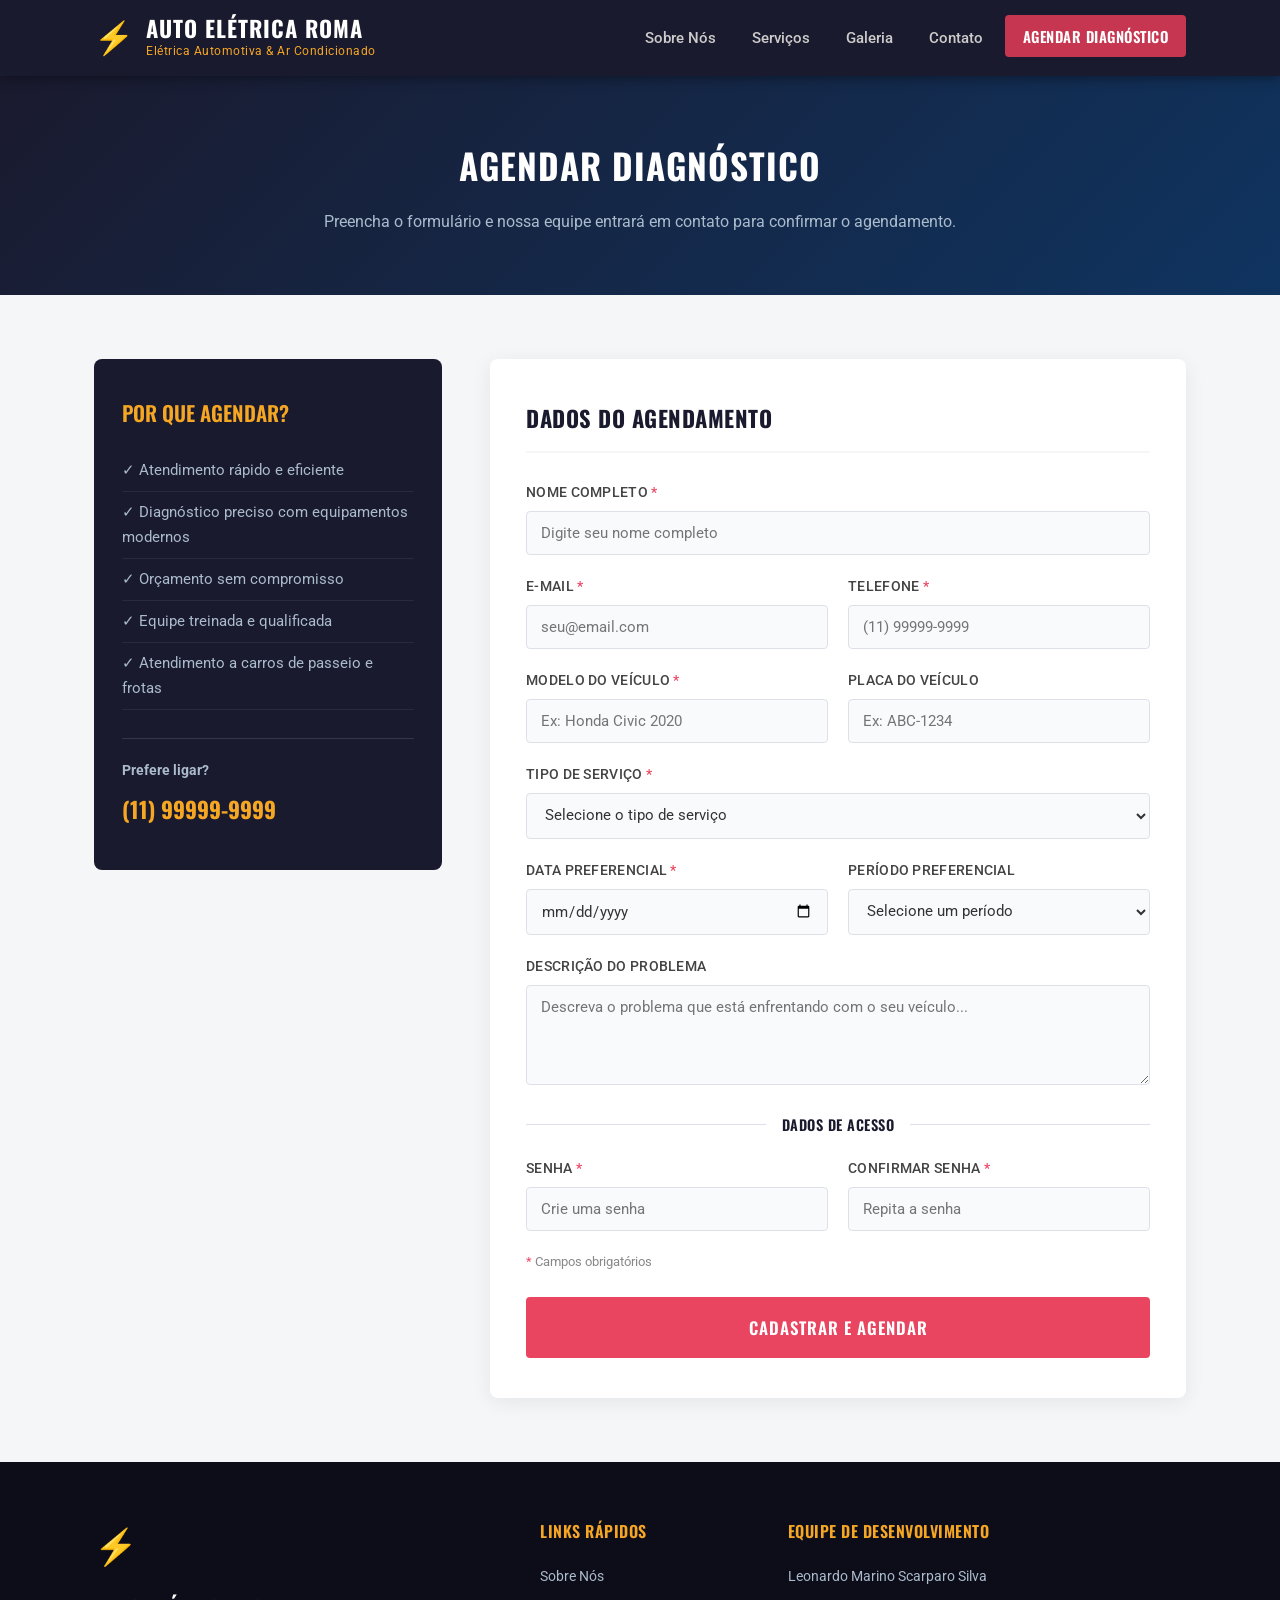
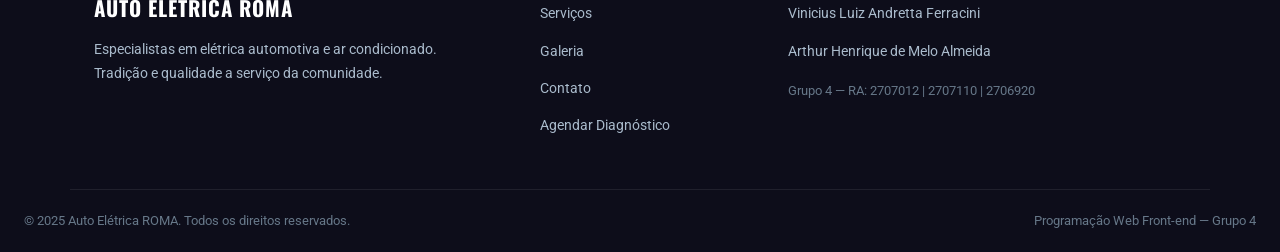
==== cadastro.html @ 46967b49 "Cria pagina de agendamento de diagnostico com formulario" ====
<!DOCTYPE html>
<html lang="pt-br">
<head>
    <meta charset="UTF-8">
    <meta name="viewport" content="width=device-width, initial-scale=1.0">
    <title>Agendar Diagnóstico | Auto Elétrica ROMA</title>
    <link rel="stylesheet" href="style.css">
    <link rel="preconnect" href="https://fonts.googleapis.com">
    <link rel="preconnect" href="https://fonts.gstatic.com" crossorigin>
    <link href="https://fonts.googleapis.com/css2?family=Oswald:wght@400;600;700&family=Roboto:ital,wght@0,300;0,400;0,500;1,400&display=swap" rel="stylesheet">
</head>
<body>

    <header>
        <div class="header-container">
            <div class="logo">
                <span class="logo-icon">&#9889;</span>
                <div class="logo-texto">
                    <h1>Auto Elétrica ROMA</h1>
                    <p class="logo-slogan">Elétrica Automotiva &amp; Ar Condicionado</p>
                </div>
            </div>
            <nav>
                <ul>
                    <li><a href="index.html#sobre">Sobre Nós</a></li>
                    <li><a href="index.html#servicos">Serviços</a></li>
                    <li><a href="index.html#galeria">Galeria</a></li>
                    <li><a href="index.html#contato">Contato</a></li>
                    <li><a href="cadastro.html" class="btn-nav ativo">Agendar Diagnóstico</a></li>
                </ul>
            </nav>
        </div>
    </header>

    <main>

        <section class="pagina-topo">
            <div class="container">
                <h2>Agendar Diagnóstico</h2>
                <p>Preencha o formulário e nossa equipe entrará em contato para confirmar o agendamento.</p>
            </div>
        </section>

        <section class="cadastro-section">
            <div class="container">
                <div class="form-wrapper">

                    <div class="form-info">
                        <h3>Por que agendar?</h3>
                        <ul>
                            <li>&#10003; Atendimento rápido e eficiente</li>
                            <li>&#10003; Diagnóstico preciso com equipamentos modernos</li>
                            <li>&#10003; Orçamento sem compromisso</li>
                            <li>&#10003; Equipe treinada e qualificada</li>
                            <li>&#10003; Atendimento a carros de passeio e frotas</li>
                        </ul>
                        <div class="form-contato-rapido">
                            <p><strong>Prefere ligar?</strong></p>
                            <p><a href="tel:+5511999999999">(11) 99999-9999</a></p>
                        </div>
                    </div>

                    <form action="login.html" method="get" class="form-cadastro">
                        <h3>Dados do Agendamento</h3>


                        <div class="form-grupo">
                            <label for="nome">Nome Completo <span class="obrigatorio">*</span></label>
                            <input type="text" id="nome" name="nome" placeholder="Digite seu nome completo" required>
                        </div>

                        <div class="form-linha">
                            <div class="form-grupo">
                                <label for="email">E-mail <span class="obrigatorio">*</span></label>
                                <input type="email" id="email" name="email" placeholder="seu@email.com" required>
                            </div>
                            <div class="form-grupo">
                                <label for="telefone">Telefone <span class="obrigatorio">*</span></label>
                                <input type="tel" id="telefone" name="telefone" placeholder="(11) 99999-9999" required>
                            </div>
                        </div>

                        <div class="form-linha">
                            <div class="form-grupo">
                                <label for="veiculo">Modelo do Veículo <span class="obrigatorio">*</span></label>
                                <input type="text" id="veiculo" name="veiculo" placeholder="Ex: Honda Civic 2020" required>
                            </div>
                            <div class="form-grupo">
                                <label for="placa">Placa do Veículo</label>
                                <input type="text" id="placa" name="placa" placeholder="Ex: ABC-1234">
                            </div>
                        </div>

                        <div class="form-grupo">
                            <label for="servico">Tipo de Serviço <span class="obrigatorio">*</span></label>
                            <select id="servico" name="servico" required>
                                <option value="">Selecione o tipo de serviço</option>
                                <option value="eletrica">Elétrica Automotiva</option>
                                <option value="ar-condicionado">Ar Condicionado</option>
                                <option value="bateria">Bateria / Alternador</option>
                                <option value="socorro">Socorro Rápido</option>
                                <option value="manutencao">Manutenção Preventiva</option>
                                <option value="outro">Outro</option>
                            </select>
                        </div>

                        <div class="form-linha">
                            <div class="form-grupo">
                                <label for="data">Data Preferencial <span class="obrigatorio">*</span></label>
                                <input type="date" id="data" name="data" required>
                            </div>
                            <div class="form-grupo">
                                <label for="horario">Período Preferencial</label>
                                <select id="horario" name="horario">
                                    <option value="">Selecione um período</option>
                                    <option value="manha">Manhã (08h - 12h)</option>
                                    <option value="tarde">Tarde (12h - 18h)</option>
                                </select>
                            </div>
                        </div>

                        <div class="form-grupo">
                            <label for="descricao">Descrição do Problema</label>
                            <textarea id="descricao" name="descricao" rows="4" placeholder="Descreva o problema que está enfrentando com o seu veículo..."></textarea>
                        </div>

                        <div class="form-divisor">
                            <span>Dados de Acesso</span>
                        </div>

                        <div class="form-linha">
                            <div class="form-grupo">
                                <label for="senha">Senha <span class="obrigatorio">*</span></label>
                                <input type="password" id="senha" name="senha" placeholder="Crie uma senha" required>
                            </div>
                            <div class="form-grupo">
                                <label for="confirmar-senha">Confirmar Senha <span class="obrigatorio">*</span></label>
                                <input type="password" id="confirmar-senha" name="confirmar-senha" placeholder="Repita a senha" required>
                            </div>
                        </div>

                        <p class="form-nota"><span class="obrigatorio">*</span> Campos obrigatórios</p>

                        <button type="submit" class="btn-primario btn-submit">Cadastrar e Agendar</button>
                    </form>

                </div>
            </div>
        </section>

    </main>

    <footer>
        <div class="container footer-grid">
            <div class="footer-marca">
                <span class="footer-icone">&#9889;</span>
                <h3>Auto Elétrica ROMA</h3>
                <p>Especialistas em elétrica automotiva e ar condicionado. Tradição e qualidade a serviço da comunidade.</p>
            </div>
            <div class="footer-links">
                <h4>Links Rápidos</h4>
                <ul>
                    <li><a href="index.html#sobre">Sobre Nós</a></li>
                    <li><a href="index.html#servicos">Serviços</a></li>
                    <li><a href="index.html#galeria">Galeria</a></li>
                    <li><a href="index.html#contato">Contato</a></li>
                    <li><a href="cadastro.html">Agendar Diagnóstico</a></li>
                </ul>
            </div>
            <div class="footer-equipe">
                <h4>Equipe de Desenvolvimento</h4>
                <ul>
                    <li><a href="https://marinoleo96351.github.io/Curriculo-leo-marino---front-end-mat-ria/" target="_blank" rel="noopener noreferrer">Leonardo Marino Scarparo Silva</a></li>
                    <li><a href="https://vinifandretta.github.io/Curriculo_HTML/" target="_blank" rel="noopener noreferrer">Vinicius Luiz Andretta Ferracini</a></li>
                    <li><a href="https://arthurhenrique2006-stack.github.io/Curriculo_ArthurHTML/" target="_blank" rel="noopener noreferrer">Arthur Henrique de Melo Almeida</a></li>
                </ul>
                <p class="footer-ra">Grupo 4 &mdash; RA: 2707012 | 2707110 | 2706920</p>
            </div>
        </div>
        <div class="footer-rodape">
            <p>&copy; 2025 Auto Elétrica ROMA. Todos os direitos reservados.</p>
            <p>Programação Web Front-end &mdash; Grupo 4</p>
        </div>
    </footer>

</body>
</html>
---- style.css ----
/* ===== RESET E BASE ===== */
*, *::before, *::after {
    box-sizing: border-box;
    margin: 0;
    padding: 0;
}

html {
    scroll-behavior: smooth;
}

body {
    font-family: 'Roboto', Arial, sans-serif;
    font-weight: 400;
    font-size: 16px;
    line-height: 1.7;
    color: #333333;
    background-color: #ffffff;
}

img {
    max-width: 100%;
    height: auto;
    display: block;
}

a {
    text-decoration: none;
    color: inherit;
    transition: color 0.3s ease;
}

ul {
    list-style: none;
}

/* ===== VARIÁVEIS DE COR ===== */
/* Paleta:
   Azul escuro (primário): #1a1a2e
   Vermelho (acento):      #e94560
   Laranja/dourado:        #f5a623
   Cinza claro (fundo):    #f4f6f8
   Branco:                 #ffffff
   Texto escuro:           #333333
*/

/* ===== UTILITÁRIOS ===== */
.container {
    max-width: 1140px;
    margin: 0 auto;
    padding: 0 24px;
}

.titulo-secao {
    font-family: 'Oswald', Arial, sans-serif;
    font-size: 2rem;
    font-weight: 700;
    color: #1a1a2e;
    margin-bottom: 12px;
    text-transform: uppercase;
    letter-spacing: 1px;
}

.titulo-secao::after {
    content: '';
    display: block;
    width: 56px;
    height: 4px;
    background-color: #e94560;
    margin-top: 10px;
}

.subtitulo-secao {
    color: #666666;
    font-size: 1rem;
    margin-bottom: 40px;
}

.destaque {
    color: #e94560;
    font-weight: 500;
}

/* ===== BOTÕES ===== */
.btn-primario {
    display: inline-block;
    background-color: #e94560;
    color: #ffffff;
    font-family: 'Oswald', Arial, sans-serif;
    font-size: 1rem;
    font-weight: 600;
    text-transform: uppercase;
    letter-spacing: 1px;
    padding: 14px 32px;
    border-radius: 4px;
    border: 2px solid #e94560;
    cursor: pointer;
    transition: background-color 0.3s ease, color 0.3s ease;
}

.btn-primario:hover {
    background-color: #c73650;
    border-color: #c73650;
    color: #ffffff;
}

.btn-secundario {
    display: inline-block;
    background-color: transparent;
    color: #ffffff;
    font-family: 'Oswald', Arial, sans-serif;
    font-size: 1rem;
    font-weight: 600;
    text-transform: uppercase;
    letter-spacing: 1px;
    padding: 14px 32px;
    border-radius: 4px;
    border: 2px solid #ffffff;
    cursor: pointer;
    transition: background-color 0.3s ease, color 0.3s ease;
}

.btn-secundario:hover {
    background-color: #ffffff;
    color: #1a1a2e;
}

/* ===== HEADER ===== */
header {
    background-color: #1a1a2e;
    position: sticky;
    top: 0;
    z-index: 100;
    box-shadow: 0 2px 12px rgba(0, 0, 0, 0.4);
}

.header-container {
    max-width: 1140px;
    margin: 0 auto;
    padding: 0 24px;
    display: flex;
    align-items: center;
    justify-content: space-between;
    height: 76px;
}

.logo {
    display: flex;
    align-items: center;
    gap: 12px;
}

.logo-icon {
    font-size: 2rem;
    color: #f5a623;
}

.logo-texto h1 {
    font-family: 'Oswald', Arial, sans-serif;
    font-size: 1.4rem;
    font-weight: 700;
    color: #ffffff;
    text-transform: uppercase;
    letter-spacing: 1px;
    line-height: 1.2;
}

.logo-slogan {
    font-size: 0.72rem;
    color: #f5a623;
    letter-spacing: 0.5px;
}

nav ul {
    display: flex;
    align-items: center;
    gap: 8px;
}

nav ul li a {
    color: #cccccc;
    font-size: 0.92rem;
    font-weight: 500;
    padding: 8px 14px;
    border-radius: 4px;
    transition: color 0.3s ease, background-color 0.3s ease;
}

nav ul li a:hover {
    color: #ffffff;
    background-color: rgba(255, 255, 255, 0.08);
}

.btn-nav {
    background-color: #e94560;
    color: #ffffff !important;
    font-family: 'Oswald', Arial, sans-serif;
    font-weight: 600;
    text-transform: uppercase;
    letter-spacing: 0.5px;
    padding: 10px 18px !important;
    border-radius: 4px;
    transition: background-color 0.3s ease !important;
}

.btn-nav:hover {
    background-color: #c73650 !important;
}

.btn-nav.ativo {
    background-color: #c73650;
}

/* ===== HERO ===== */
.hero {
    background: linear-gradient(135deg, #1a1a2e 0%, #16213e 55%, #0f3460 100%);
    min-height: 540px;
    display: flex;
    align-items: center;
    padding: 80px 24px;
    position: relative;
    overflow: hidden;
}

.hero::before {
    content: '⚡';
    position: absolute;
    right: 80px;
    top: 50%;
    transform: translateY(-50%);
    font-size: 18rem;
    opacity: 0.04;
    pointer-events: none;
}

.hero-conteudo {
    max-width: 640px;
    margin: 0 auto;
}

.hero-conteudo h2 {
    font-family: 'Oswald', Arial, sans-serif;
    font-size: 2.8rem;
    font-weight: 700;
    color: #ffffff;
    text-transform: uppercase;
    letter-spacing: 1.5px;
    line-height: 1.2;
    margin-bottom: 20px;
}

.hero-conteudo h2 span {
    color: #f5a623;
}

.hero-conteudo p {
    font-size: 1.1rem;
    color: #aabbcc;
    margin-bottom: 36px;
    line-height: 1.8;
}

.hero-botoes {
    display: flex;
    gap: 16px;
    flex-wrap: wrap;
}

/* ===== SERVIÇOS ===== */
.servicos {
    background-color: #f4f6f8;
    padding: 80px 0;
}

.cards-grid {
    display: grid;
    grid-template-columns: repeat(4, 1fr);
    gap: 24px;
}

.card {
    background-color: #ffffff;
    border-radius: 8px;
    padding: 36px 24px;
    text-align: center;
    box-shadow: 0 2px 16px rgba(0, 0, 0, 0.07);
    border-top: 4px solid transparent;
    transition: border-color 0.3s ease, transform 0.3s ease, box-shadow 0.3s ease;
}

.card:hover {
    border-top-color: #e94560;
    transform: translateY(-6px);
    box-shadow: 0 8px 28px rgba(0, 0, 0, 0.12);
}

.card-icone {
    font-size: 2.8rem;
    margin-bottom: 18px;
    display: block;
}

.icone-eletrica { color: #f5a623; }
.icone-ar       { color: #3a86ff; }
.icone-bateria  { color: #06d6a0; }
.icone-socorro  { color: #e94560; }

.card h3 {
    font-family: 'Oswald', Arial, sans-serif;
    font-size: 1.2rem;
    font-weight: 600;
    color: #1a1a2e;
    text-transform: uppercase;
    margin-bottom: 12px;
}

.card p {
    color: #666666;
    font-size: 0.92rem;
    line-height: 1.7;
}

/* ===== SOBRE ===== */
.sobre {
    padding: 80px 0;
    background-color: #ffffff;
}

.sobre-grid {
    display: grid;
    grid-template-columns: 1fr 1fr;
    gap: 64px;
    align-items: center;
}

.sobre-imagem img {
    border-radius: 8px;
    box-shadow: 0 8px 32px rgba(0, 0, 0, 0.15);
    width: 100%;
}

.sobre-texto .titulo-secao {
    margin-bottom: 20px;
}

.sobre-texto p {
    color: #555555;
    margin-bottom: 16px;
    font-size: 1rem;
    line-height: 1.8;
}

.lista-diferenciais {
    margin: 20px 0 32px 0;
}

.lista-diferenciais li {
    padding: 8px 0;
    padding-left: 24px;
    position: relative;
    color: #444444;
    font-size: 0.95rem;
    border-bottom: 1px solid #f0f0f0;
}

.lista-diferenciais li::before {
    content: '✔';
    position: absolute;
    left: 0;
    color: #e94560;
    font-weight: bold;
}

/* ===== GALERIA ===== */
.galeria {
    background-color: #f4f6f8;
    padding: 80px 0;
}

.galeria-grid {
    display: grid;
    grid-template-columns: repeat(3, 1fr);
    gap: 24px;
}

.galeria figure {
    border-radius: 8px;
    overflow: hidden;
    box-shadow: 0 4px 16px rgba(0, 0, 0, 0.1);
    background-color: #1a1a2e;
    transition: transform 0.3s ease, box-shadow 0.3s ease;
}

.galeria figure:hover {
    transform: scale(1.02);
    box-shadow: 0 8px 28px rgba(0, 0, 0, 0.18);
}

.galeria figure img {
    width: 100%;
    display: block;
    transition: opacity 0.3s ease;
}

.galeria figure:hover img {
    opacity: 0.88;
}

.galeria figcaption {
    padding: 12px 16px;
    font-family: 'Oswald', Arial, sans-serif;
    font-size: 0.95rem;
    font-weight: 600;
    color: #f5a623;
    text-align: center;
    text-transform: uppercase;
    letter-spacing: 0.5px;
    background-color: #1a1a2e;
}

/* ===== CONTATO ===== */
.contato {
    padding: 80px 0;
    background-color: #1a1a2e;
}

.contato .titulo-secao {
    color: #ffffff;
}

.contato .titulo-secao::after {
    background-color: #f5a623;
}

.contato-grid {
    display: grid;
    grid-template-columns: 1fr 1fr;
    gap: 64px;
    margin-top: 40px;
}

.info-item {
    display: flex;
    align-items: flex-start;
    gap: 16px;
    margin-bottom: 28px;
}

.info-icone {
    font-size: 1.8rem;
    flex-shrink: 0;
}

.info-item h4 {
    font-family: 'Oswald', Arial, sans-serif;
    font-size: 0.95rem;
    font-weight: 600;
    color: #f5a623;
    text-transform: uppercase;
    letter-spacing: 0.5px;
    margin-bottom: 4px;
}

.info-item p {
    color: #aabbcc;
    font-size: 0.95rem;
    line-height: 1.6;
}

.info-item a {
    color: #aabbcc;
    transition: color 0.3s ease;
}

.info-item a:hover {
    color: #f5a623;
}

.contato-cta {
    background-color: rgba(255, 255, 255, 0.05);
    border: 1px solid rgba(255, 255, 255, 0.1);
    border-radius: 8px;
    padding: 40px;
    display: flex;
    flex-direction: column;
    justify-content: center;
}

.contato-cta h3 {
    font-family: 'Oswald', Arial, sans-serif;
    font-size: 1.6rem;
    font-weight: 700;
    color: #ffffff;
    text-transform: uppercase;
    margin-bottom: 16px;
}

.contato-cta p {
    color: #aabbcc;
    margin-bottom: 28px;
    line-height: 1.8;
}

/* ===== FOOTER ===== */
footer {
    background-color: #0d0d1a;
    color: #aabbcc;
    padding: 56px 0 0;
}

.footer-grid {
    display: grid;
    grid-template-columns: 2fr 1fr 2fr;
    gap: 48px;
    padding-bottom: 40px;
    border-bottom: 1px solid rgba(255, 255, 255, 0.08);
}

.footer-marca {
    display: flex;
    flex-direction: column;
    gap: 12px;
}

.footer-icone {
    font-size: 2.2rem;
    color: #f5a623;
}

.footer-marca h3 {
    font-family: 'Oswald', Arial, sans-serif;
    font-size: 1.3rem;
    font-weight: 700;
    color: #ffffff;
    text-transform: uppercase;
    letter-spacing: 1px;
}

.footer-marca p {
    font-size: 0.9rem;
    line-height: 1.7;
}

.footer-links h4,
.footer-equipe h4 {
    font-family: 'Oswald', Arial, sans-serif;
    font-size: 1rem;
    font-weight: 600;
    color: #f5a623;
    text-transform: uppercase;
    letter-spacing: 0.5px;
    margin-bottom: 16px;
}

.footer-links ul li,
.footer-equipe ul li {
    margin-bottom: 10px;
}

.footer-links ul li a,
.footer-equipe ul li a {
    color: #aabbcc;
    font-size: 0.9rem;
    transition: color 0.3s ease;
}

.footer-links ul li a:hover,
.footer-equipe ul li a:hover {
    color: #f5a623;
}

.footer-ra {
    margin-top: 16px;
    font-size: 0.8rem;
    color: #667788;
}

.footer-rodape {
    padding: 20px 24px;
    text-align: center;
    font-size: 0.82rem;
    color: #667788;
    display: flex;
    justify-content: space-between;
    flex-wrap: wrap;
    gap: 8px;
}

/* ===== PÁGINA DE CADASTRO ===== */
.pagina-topo {
    background: linear-gradient(135deg, #1a1a2e 0%, #0f3460 100%);
    padding: 60px 24px;
    text-align: center;
}

.pagina-topo h2 {
    font-family: 'Oswald', Arial, sans-serif;
    font-size: 2.2rem;
    font-weight: 700;
    color: #ffffff;
    text-transform: uppercase;
    letter-spacing: 1px;
    margin-bottom: 12px;
}

.pagina-topo p {
    color: #aabbcc;
    font-size: 1rem;
}

.cadastro-section {
    padding: 64px 0;
    background-color: #f4f6f8;
}

.form-wrapper {
    display: grid;
    grid-template-columns: 1fr 2fr;
    gap: 48px;
    align-items: start;
}

.form-info {
    background-color: #1a1a2e;
    border-radius: 8px;
    padding: 36px 28px;
    color: #ffffff;
}

.form-info h3 {
    font-family: 'Oswald', Arial, sans-serif;
    font-size: 1.3rem;
    font-weight: 600;
    color: #f5a623;
    text-transform: uppercase;
    margin-bottom: 20px;
}

.form-info ul li {
    padding: 8px 0;
    color: #aabbcc;
    font-size: 0.92rem;
    border-bottom: 1px solid rgba(255, 255, 255, 0.07);
}

.form-contato-rapido {
    margin-top: 28px;
    padding-top: 20px;
    border-top: 1px solid rgba(255, 255, 255, 0.12);
}

.form-contato-rapido p {
    font-size: 0.9rem;
    color: #aabbcc;
    margin-bottom: 6px;
}

.form-contato-rapido a {
    font-family: 'Oswald', Arial, sans-serif;
    font-size: 1.4rem;
    font-weight: 700;
    color: #f5a623;
    transition: color 0.3s ease;
}

.form-contato-rapido a:hover {
    color: #e94560;
}

.form-cadastro {
    background-color: #ffffff;
    border-radius: 8px;
    padding: 40px 36px;
    box-shadow: 0 4px 20px rgba(0, 0, 0, 0.07);
}

.form-cadastro h3 {
    font-family: 'Oswald', Arial, sans-serif;
    font-size: 1.4rem;
    font-weight: 700;
    color: #1a1a2e;
    text-transform: uppercase;
    letter-spacing: 0.5px;
    margin-bottom: 28px;
    padding-bottom: 14px;
    border-bottom: 2px solid #f4f6f8;
}

.form-grupo {
    margin-bottom: 20px;
    display: flex;
    flex-direction: column;
}

.form-linha {
    display: grid;
    grid-template-columns: 1fr 1fr;
    gap: 20px;
}

label {
    font-size: 0.88rem;
    font-weight: 500;
    color: #444444;
    margin-bottom: 6px;
    text-transform: uppercase;
    letter-spacing: 0.3px;
}

input[type="text"],
input[type="email"],
input[type="tel"],
input[type="password"],
input[type="date"],
select,
textarea {
    font-family: 'Roboto', Arial, sans-serif;
    font-size: 0.95rem;
    color: #333333;
    background-color: #f9fafb;
    border: 1.5px solid #dde1e7;
    border-radius: 4px;
    padding: 12px 14px;
    width: 100%;
    transition: border-color 0.3s ease, box-shadow 0.3s ease;
    outline: none;
}

input:focus,
select:focus,
textarea:focus {
    border-color: #e94560;
    box-shadow: 0 0 0 3px rgba(233, 69, 96, 0.1);
    background-color: #ffffff;
}

select {
    cursor: pointer;
}

textarea {
    resize: vertical;
    min-height: 100px;
}

.obrigatorio {
    color: #e94560;
}

.form-divisor {
    display: flex;
    align-items: center;
    gap: 16px;
    margin: 28px 0 20px;
}

.form-divisor::before,
.form-divisor::after {
    content: '';
    flex: 1;
    height: 1px;
    background-color: #dde1e7;
}

.form-divisor span {
    font-family: 'Oswald', Arial, sans-serif;
    font-size: 0.9rem;
    font-weight: 600;
    color: #1a1a2e;
    text-transform: uppercase;
    letter-spacing: 0.5px;
    white-space: nowrap;
}

.form-nota {
    font-size: 0.82rem;
    color: #888888;
    margin-bottom: 24px;
}

.btn-submit {
    width: 100%;
    font-size: 1.05rem;
    padding: 16px;
}

/* ===== PÁGINA DE LOGIN ===== */
.login-section {
    background: linear-gradient(135deg, #f4f6f8 0%, #e8ecf2 100%);
    min-height: calc(100vh - 76px - 220px);
    display: flex;
    align-items: center;
    justify-content: center;
    padding: 64px 24px;
}

.login-wrapper {
    display: grid;
    grid-template-columns: 1fr 1fr;
    max-width: 900px;
    width: 100%;
    border-radius: 12px;
    overflow: hidden;
    box-shadow: 0 12px 48px rgba(0, 0, 0, 0.15);
}

.login-marca {
    background: linear-gradient(160deg, #1a1a2e 0%, #0f3460 100%);
    padding: 60px 40px;
    display: flex;
    flex-direction: column;
    justify-content: center;
    gap: 16px;
}

.login-icone {
    font-size: 3.5rem;
    color: #f5a623;
}

.login-marca h2 {
    font-family: 'Oswald', Arial, sans-serif;
    font-size: 1.8rem;
    font-weight: 700;
    color: #ffffff;
    text-transform: uppercase;
    letter-spacing: 1.5px;
    line-height: 1.2;
}

.login-marca p {
    color: #aabbcc;
    font-size: 0.95rem;
    line-height: 1.8;
}

.login-form-box {
    background-color: #ffffff;
    padding: 52px 44px;
    display: flex;
    flex-direction: column;
    justify-content: center;
}

.login-form-box h3 {
    font-family: 'Oswald', Arial, sans-serif;
    font-size: 1.5rem;
    font-weight: 700;
    color: #1a1a2e;
    text-transform: uppercase;
    letter-spacing: 0.5px;
    margin-bottom: 8px;
}

.login-subtitulo {
    font-size: 0.88rem;
    color: #06d6a0;
    margin-bottom: 28px;
    font-weight: 500;
}

.form-login .form-grupo {
    margin-bottom: 18px;
}

.form-checkbox {
    display: flex;
    align-items: center;
    gap: 8px;
    margin-bottom: 24px;
}

.form-checkbox input[type="checkbox"] {
    width: auto;
    cursor: pointer;
}

.form-checkbox label {
    font-size: 0.88rem;
    color: #666666;
    margin-bottom: 0;
    text-transform: none;
    letter-spacing: 0;
    cursor: pointer;
}

.login-links {
    display: flex;
    justify-content: center;
    gap: 12px;
    margin-top: 20px;
    font-size: 0.88rem;
}

.login-links a {
    color: #e94560;
    transition: color 0.3s ease;
}

.login-links a:hover {
    color: #c73650;
}

.login-links span {
    color: #cccccc;
}

.login-voltar {
    margin-top: 20px;
    text-align: center;
}

.login-voltar .btn-secundario {
    color: #1a1a2e;
    border-color: #1a1a2e;
    font-size: 0.88rem;
    padding: 10px 20px;
}

.login-voltar .btn-secundario:hover {
    background-color: #1a1a2e;
    color: #ffffff;
}
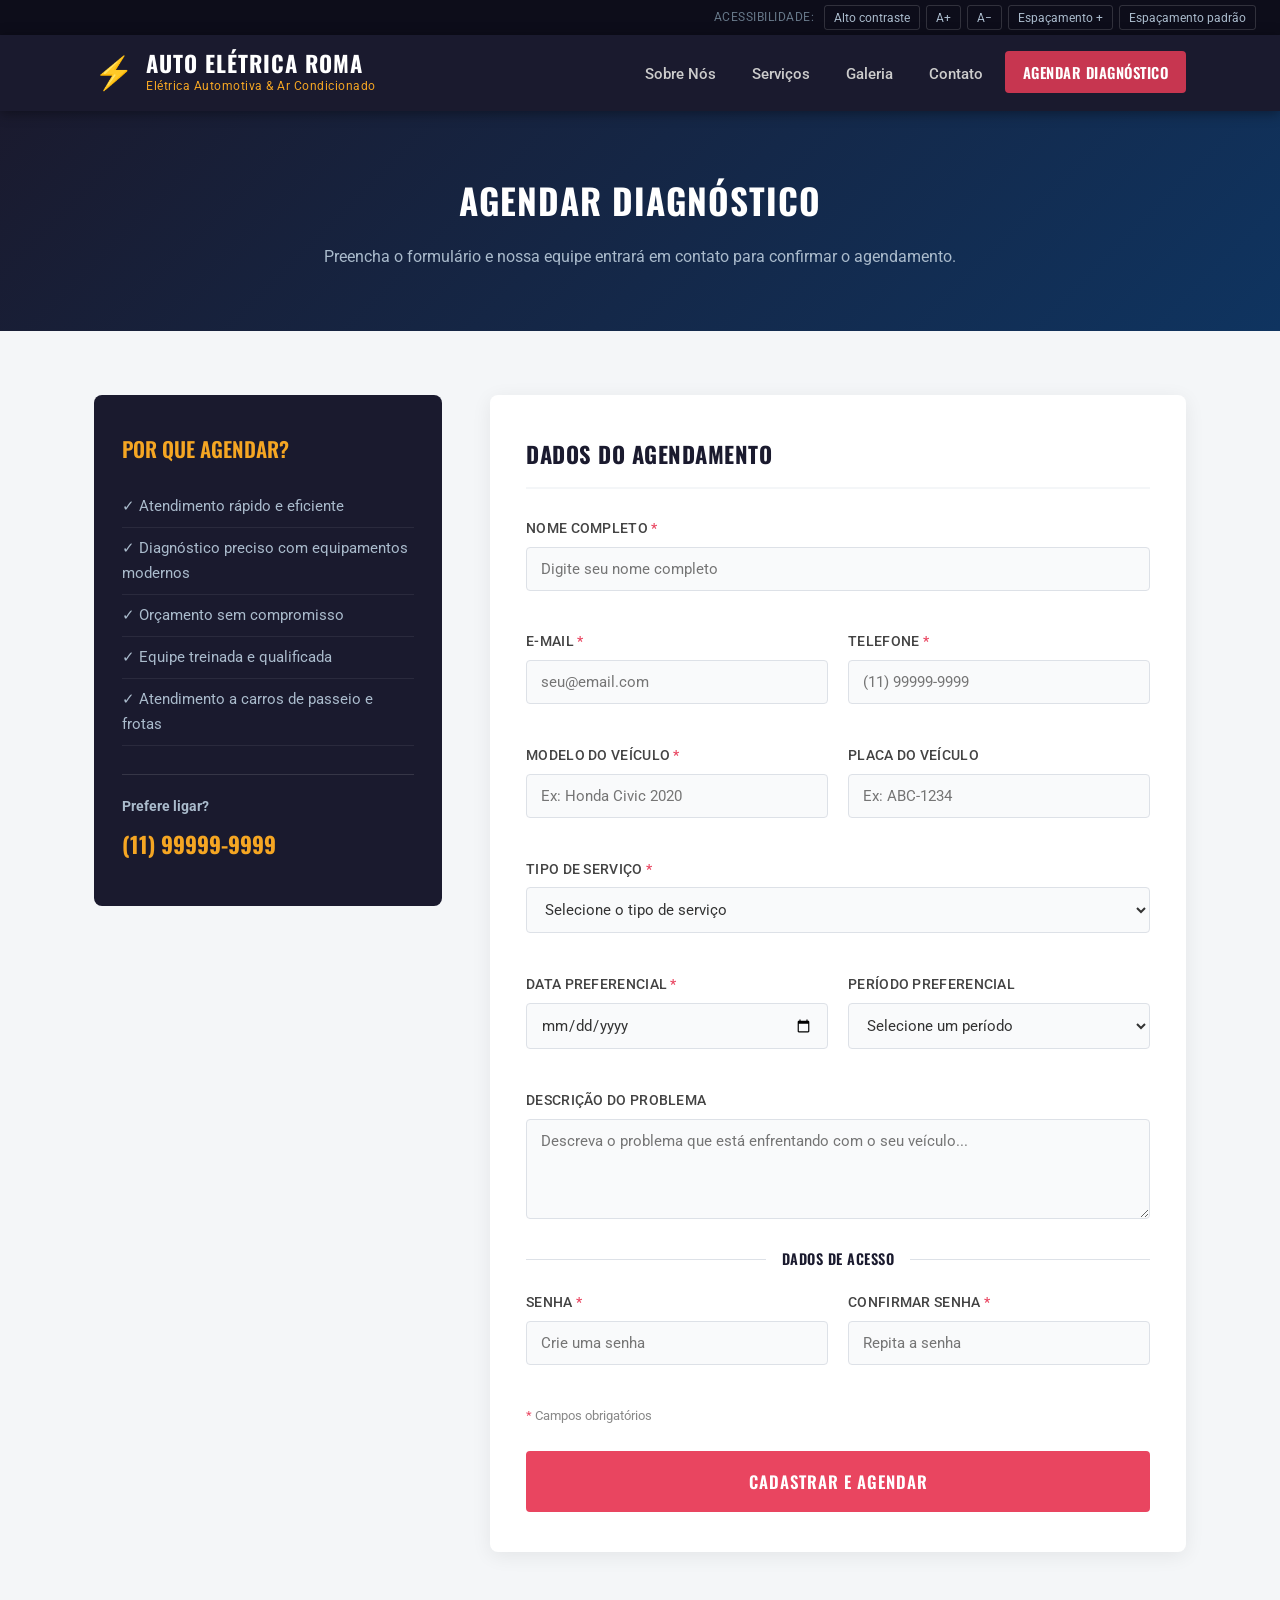
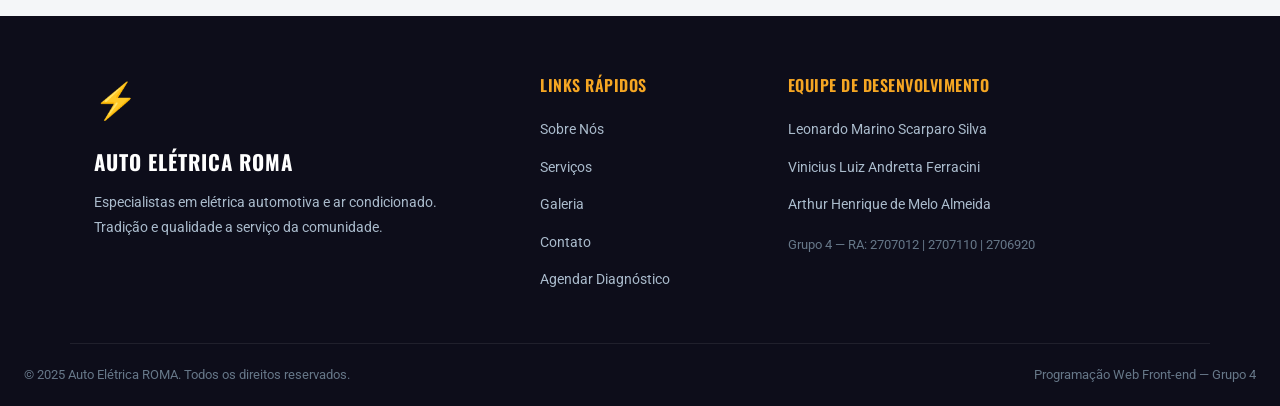
==== commit 696225af: "Ajustes finais da acessibilidade para completar as alterações" ====
--- a/cadastro.html
+++ b/cadastro.html
@@ -11,6 +11,15 @@
 </head>
 <body>
 
+    <div class="barra-acessibilidade" role="toolbar" aria-label="Controles de acessibilidade">
+        <span class="barra-label">Acessibilidade:</span>
+        <button id="btn-alto-contraste" aria-pressed="false">Alto contraste</button>
+        <button id="btn-aumentar-fonte" aria-label="Aumentar tamanho do texto">A+</button>
+        <button id="btn-diminuir-fonte" aria-label="Diminuir tamanho do texto">A−</button>
+        <button id="btn-aumentar-espaco" aria-pressed="false">Espaçamento +</button>
+        <button id="btn-espaco-padrao">Espaçamento padrão</button>
+    </div>
+
     <header>
         <div class="header-container">
             <div class="logo">
@@ -66,24 +75,28 @@
 
                         <div class="form-grupo">
                             <label for="nome">Nome Completo <span class="obrigatorio">*</span></label>
-                            <input type="text" id="nome" name="nome" placeholder="Digite seu nome completo" required>
+                            <input type="text" id="nome" name="nome" placeholder="Digite seu nome completo" required aria-describedby="nome-erro">
+                            <span id="nome-erro" class="mensagem-erro" role="alert" aria-live="polite"></span>
                         </div>
 
                         <div class="form-linha">
                             <div class="form-grupo">
                                 <label for="email">E-mail <span class="obrigatorio">*</span></label>
-                                <input type="email" id="email" name="email" placeholder="seu@email.com" required>
+                                <input type="email" id="email" name="email" placeholder="seu@email.com" required aria-describedby="email-erro">
+                                <span id="email-erro" class="mensagem-erro" role="alert" aria-live="polite"></span>
                             </div>
                             <div class="form-grupo">
                                 <label for="telefone">Telefone <span class="obrigatorio">*</span></label>
-                                <input type="tel" id="telefone" name="telefone" placeholder="(11) 99999-9999" required>
+                                <input type="tel" id="telefone" name="telefone" placeholder="(11) 99999-9999" required aria-describedby="telefone-erro">
+                                <span id="telefone-erro" class="mensagem-erro" role="alert" aria-live="polite"></span>
                             </div>
                         </div>
 
                         <div class="form-linha">
                             <div class="form-grupo">
                                 <label for="veiculo">Modelo do Veículo <span class="obrigatorio">*</span></label>
-                                <input type="text" id="veiculo" name="veiculo" placeholder="Ex: Honda Civic 2020" required>
+                                <input type="text" id="veiculo" name="veiculo" placeholder="Ex: Honda Civic 2020" required aria-describedby="veiculo-erro">
+                                <span id="veiculo-erro" class="mensagem-erro" role="alert" aria-live="polite"></span>
                             </div>
                             <div class="form-grupo">
                                 <label for="placa">Placa do Veículo</label>
@@ -93,7 +106,7 @@
 
                         <div class="form-grupo">
                             <label for="servico">Tipo de Serviço <span class="obrigatorio">*</span></label>
-                            <select id="servico" name="servico" required>
+                            <select id="servico" name="servico" required aria-describedby="servico-erro">
                                 <option value="">Selecione o tipo de serviço</option>
                                 <option value="eletrica">Elétrica Automotiva</option>
                                 <option value="ar-condicionado">Ar Condicionado</option>
@@ -102,12 +115,14 @@
                                 <option value="manutencao">Manutenção Preventiva</option>
                                 <option value="outro">Outro</option>
                             </select>
+                            <span id="servico-erro" class="mensagem-erro" role="alert" aria-live="polite"></span>
                         </div>
 
                         <div class="form-linha">
                             <div class="form-grupo">
                                 <label for="data">Data Preferencial <span class="obrigatorio">*</span></label>
-                                <input type="date" id="data" name="data" required>
+                                <input type="date" id="data" name="data" required aria-describedby="data-erro">
+                                <span id="data-erro" class="mensagem-erro" role="alert" aria-live="polite"></span>
                             </div>
                             <div class="form-grupo">
                                 <label for="horario">Período Preferencial</label>
@@ -131,11 +146,13 @@
                         <div class="form-linha">
                             <div class="form-grupo">
                                 <label for="senha">Senha <span class="obrigatorio">*</span></label>
-                                <input type="password" id="senha" name="senha" placeholder="Crie uma senha" required>
+                                <input type="password" id="senha" name="senha" placeholder="Crie uma senha" required aria-describedby="senha-erro">
+                                <span id="senha-erro" class="mensagem-erro" role="alert" aria-live="polite"></span>
                             </div>
                             <div class="form-grupo">
                                 <label for="confirmar-senha">Confirmar Senha <span class="obrigatorio">*</span></label>
-                                <input type="password" id="confirmar-senha" name="confirmar-senha" placeholder="Repita a senha" required>
+                                <input type="password" id="confirmar-senha" name="confirmar-senha" placeholder="Repita a senha" required aria-describedby="confirmar-senha-erro">
+                                <span id="confirmar-senha-erro" class="mensagem-erro" role="alert" aria-live="polite"></span>
                             </div>
                         </div>
 
@@ -183,5 +200,6 @@
         </div>
     </footer>
 
+    <script src="app.js"></script>
 </body>
 </html>
--- a/style.css
+++ b/style.css
@@ -12,10 +12,10 @@
 body {
     font-family: 'Roboto', Arial, sans-serif;
     font-weight: 400;
-    font-size: 16px;
-    line-height: 1.7;
-    color: #333333;
-    background-color: #ffffff;
+    font-size: calc(16px * var(--escala-fonte));
+    line-height: var(--espacamento-linha);
+    color: var(--cor-texto);
+    background-color: var(--cor-fundo);
 }
 
 img {
@@ -35,14 +35,23 @@
 }
 
 /* ===== VARIÁVEIS DE COR ===== */
-/* Paleta:
-   Azul escuro (primário): #1a1a2e
-   Vermelho (acento):      #e94560
-   Laranja/dourado:        #f5a623
-   Cinza claro (fundo):    #f4f6f8
-   Branco:                 #ffffff
-   Texto escuro:           #333333
-*/
+:root {
+    --cor-primaria:         #1a1a2e;
+    --cor-primaria-deep:    #0f3460;
+    --cor-footer:           #0d0d1a;
+    --cor-acento:           #e94560;
+    --cor-acento-hover:     #c73650;
+    --cor-destaque:         #f5a623;
+    --cor-fundo:            #ffffff;
+    --cor-fundo-claro:      #f4f6f8;
+    --cor-texto:            #333333;
+    --cor-texto-secundario: #666666;
+    --cor-texto-muted:      #aabbcc;
+
+    /* Acessibilidade 5.12.1–5.12.4 e 5.12.7 */
+    --espacamento-linha:    1.7;
+    --escala-fonte:         1;
+}
 
 /* ===== UTILITÁRIOS ===== */
 .container {
@@ -55,7 +64,7 @@
     font-family: 'Oswald', Arial, sans-serif;
     font-size: 2rem;
     font-weight: 700;
-    color: #1a1a2e;
+    color: var(--cor-primaria);
     margin-bottom: 12px;
     text-transform: uppercase;
     letter-spacing: 1px;
@@ -66,25 +75,25 @@
     display: block;
     width: 56px;
     height: 4px;
-    background-color: #e94560;
+    background-color: var(--cor-acento);
     margin-top: 10px;
 }
 
 .subtitulo-secao {
-    color: #666666;
+    color: var(--cor-texto-secundario);
     font-size: 1rem;
     margin-bottom: 40px;
 }
 
 .destaque {
-    color: #e94560;
+    color: var(--cor-acento);
     font-weight: 500;
 }
 
 /* ===== BOTÕES ===== */
 .btn-primario {
     display: inline-block;
-    background-color: #e94560;
+    background-color: var(--cor-acento);
     color: #ffffff;
     font-family: 'Oswald', Arial, sans-serif;
     font-size: 1rem;
@@ -93,14 +102,14 @@
     letter-spacing: 1px;
     padding: 14px 32px;
     border-radius: 4px;
-    border: 2px solid #e94560;
+    border: 2px solid var(--cor-acento);
     cursor: pointer;
     transition: background-color 0.3s ease, color 0.3s ease;
 }
 
 .btn-primario:hover {
-    background-color: #c73650;
-    border-color: #c73650;
+    background-color: var(--cor-acento-hover);
+    border-color: var(--cor-acento-hover);
     color: #ffffff;
 }
 
@@ -122,12 +131,12 @@
 
 .btn-secundario:hover {
     background-color: #ffffff;
-    color: #1a1a2e;
+    color: var(--cor-primaria);
 }
 
 /* ===== HEADER ===== */
 header {
-    background-color: #1a1a2e;
+    background-color: var(--cor-primaria);
     position: sticky;
     top: 0;
     z-index: 100;
@@ -152,7 +161,7 @@
 
 .logo-icon {
     font-size: 2rem;
-    color: #f5a623;
+    color: var(--cor-destaque);
 }
 
 .logo-texto h1 {
@@ -167,7 +176,7 @@
 
 .logo-slogan {
     font-size: 0.72rem;
-    color: #f5a623;
+    color: var(--cor-destaque);
     letter-spacing: 0.5px;
 }
 
@@ -192,7 +201,7 @@
 }
 
 .btn-nav {
-    background-color: #e94560;
+    background-color: var(--cor-acento);
     color: #ffffff !important;
     font-family: 'Oswald', Arial, sans-serif;
     font-weight: 600;
@@ -204,16 +213,16 @@
 }
 
 .btn-nav:hover {
-    background-color: #c73650 !important;
+    background-color: var(--cor-acento-hover) !important;
 }
 
 .btn-nav.ativo {
-    background-color: #c73650;
+    background-color: var(--cor-acento-hover);
 }
 
 /* ===== HERO ===== */
 .hero {
-    background: linear-gradient(135deg, #1a1a2e 0%, #16213e 55%, #0f3460 100%);
+    background: linear-gradient(135deg, var(--cor-primaria) 0%, #16213e 55%, var(--cor-primaria-deep) 100%);
     min-height: 540px;
     display: flex;
     align-items: center;
@@ -250,12 +259,12 @@
 }
 
 .hero-conteudo h2 span {
-    color: #f5a623;
+    color: var(--cor-destaque);
 }
 
 .hero-conteudo p {
     font-size: 1.1rem;
-    color: #aabbcc;
+    color: var(--cor-texto-muted);
     margin-bottom: 36px;
     line-height: 1.8;
 }
@@ -268,7 +277,7 @@
 
 /* ===== SERVIÇOS ===== */
 .servicos {
-    background-color: #f4f6f8;
+    background-color: var(--cor-fundo-claro);
     padding: 80px 0;
 }
 
@@ -289,7 +298,7 @@
 }
 
 .card:hover {
-    border-top-color: #e94560;
+    border-top-color: var(--cor-acento);
     transform: translateY(-6px);
     box-shadow: 0 8px 28px rgba(0, 0, 0, 0.12);
 }
@@ -300,22 +309,22 @@
     display: block;
 }
 
-.icone-eletrica { color: #f5a623; }
+.icone-eletrica { color: var(--cor-destaque); }
 .icone-ar       { color: #3a86ff; }
 .icone-bateria  { color: #06d6a0; }
-.icone-socorro  { color: #e94560; }
+.icone-socorro  { color: var(--cor-acento); }
 
 .card h3 {
     font-family: 'Oswald', Arial, sans-serif;
     font-size: 1.2rem;
     font-weight: 600;
-    color: #1a1a2e;
+    color: var(--cor-primaria);
     text-transform: uppercase;
     margin-bottom: 12px;
 }
 
 .card p {
-    color: #666666;
+    color: var(--cor-texto-secundario);
     font-size: 0.92rem;
     line-height: 1.7;
 }
@@ -367,13 +376,13 @@
     content: '✔';
     position: absolute;
     left: 0;
-    color: #e94560;
+    color: var(--cor-acento);
     font-weight: bold;
 }
 
 /* ===== GALERIA ===== */
 .galeria {
-    background-color: #f4f6f8;
+    background-color: var(--cor-fundo-claro);
     padding: 80px 0;
 }
 
@@ -387,7 +396,7 @@
     border-radius: 8px;
     overflow: hidden;
     box-shadow: 0 4px 16px rgba(0, 0, 0, 0.1);
-    background-color: #1a1a2e;
+    background-color: var(--cor-primaria);
     transition: transform 0.3s ease, box-shadow 0.3s ease;
 }
 
@@ -411,17 +420,17 @@
     font-family: 'Oswald', Arial, sans-serif;
     font-size: 0.95rem;
     font-weight: 600;
-    color: #f5a623;
+    color: var(--cor-destaque);
     text-align: center;
     text-transform: uppercase;
     letter-spacing: 0.5px;
-    background-color: #1a1a2e;
+    background-color: var(--cor-primaria);
 }
 
 /* ===== CONTATO ===== */
 .contato {
     padding: 80px 0;
-    background-color: #1a1a2e;
+    background-color: var(--cor-primaria);
 }
 
 .contato .titulo-secao {
@@ -429,7 +438,7 @@
 }
 
 .contato .titulo-secao::after {
-    background-color: #f5a623;
+    background-color: var(--cor-destaque);
 }
 
 .contato-grid {
@@ -455,25 +464,25 @@
     font-family: 'Oswald', Arial, sans-serif;
     font-size: 0.95rem;
     font-weight: 600;
-    color: #f5a623;
+    color: var(--cor-destaque);
     text-transform: uppercase;
     letter-spacing: 0.5px;
     margin-bottom: 4px;
 }
 
 .info-item p {
-    color: #aabbcc;
+    color: var(--cor-texto-muted);
     font-size: 0.95rem;
     line-height: 1.6;
 }
 
 .info-item a {
-    color: #aabbcc;
+    color: var(--cor-texto-muted);
     transition: color 0.3s ease;
 }
 
 .info-item a:hover {
-    color: #f5a623;
+    color: var(--cor-destaque);
 }
 
 .contato-cta {
@@ -496,15 +505,15 @@
 }
 
 .contato-cta p {
-    color: #aabbcc;
+    color: var(--cor-texto-muted);
     margin-bottom: 28px;
     line-height: 1.8;
 }
 
 /* ===== FOOTER ===== */
 footer {
-    background-color: #0d0d1a;
-    color: #aabbcc;
+    background-color: var(--cor-footer);
+    color: var(--cor-texto-muted);
     padding: 56px 0 0;
 }
 
@@ -524,7 +533,7 @@
 
 .footer-icone {
     font-size: 2.2rem;
-    color: #f5a623;
+    color: var(--cor-destaque);
 }
 
 .footer-marca h3 {
@@ -546,7 +555,7 @@
     font-family: 'Oswald', Arial, sans-serif;
     font-size: 1rem;
     font-weight: 600;
-    color: #f5a623;
+    color: var(--cor-destaque);
     text-transform: uppercase;
     letter-spacing: 0.5px;
     margin-bottom: 16px;
@@ -559,14 +568,14 @@
 
 .footer-links ul li a,
 .footer-equipe ul li a {
-    color: #aabbcc;
+    color: var(--cor-texto-muted);
     font-size: 0.9rem;
     transition: color 0.3s ease;
 }
 
 .footer-links ul li a:hover,
 .footer-equipe ul li a:hover {
-    color: #f5a623;
+    color: var(--cor-destaque);
 }
 
 .footer-ra {
@@ -588,7 +597,7 @@
 
 /* ===== PÁGINA DE CADASTRO ===== */
 .pagina-topo {
-    background: linear-gradient(135deg, #1a1a2e 0%, #0f3460 100%);
+    background: linear-gradient(135deg, var(--cor-primaria) 0%, var(--cor-primaria-deep) 100%);
     padding: 60px 24px;
     text-align: center;
 }
@@ -604,13 +613,13 @@
 }
 
 .pagina-topo p {
-    color: #aabbcc;
+    color: var(--cor-texto-muted);
     font-size: 1rem;
 }
 
 .cadastro-section {
     padding: 64px 0;
-    background-color: #f4f6f8;
+    background-color: var(--cor-fundo-claro);
 }
 
 .form-wrapper {
@@ -621,7 +630,7 @@
 }
 
 .form-info {
-    background-color: #1a1a2e;
+    background-color: var(--cor-primaria);
     border-radius: 8px;
     padding: 36px 28px;
     color: #ffffff;
@@ -631,14 +640,14 @@
     font-family: 'Oswald', Arial, sans-serif;
     font-size: 1.3rem;
     font-weight: 600;
-    color: #f5a623;
+    color: var(--cor-destaque);
     text-transform: uppercase;
     margin-bottom: 20px;
 }
 
 .form-info ul li {
     padding: 8px 0;
-    color: #aabbcc;
+    color: var(--cor-texto-muted);
     font-size: 0.92rem;
     border-bottom: 1px solid rgba(255, 255, 255, 0.07);
 }
@@ -651,7 +660,7 @@
 
 .form-contato-rapido p {
     font-size: 0.9rem;
-    color: #aabbcc;
+    color: var(--cor-texto-muted);
     margin-bottom: 6px;
 }
 
@@ -659,12 +668,12 @@
     font-family: 'Oswald', Arial, sans-serif;
     font-size: 1.4rem;
     font-weight: 700;
-    color: #f5a623;
+    color: var(--cor-destaque);
     transition: color 0.3s ease;
 }
 
 .form-contato-rapido a:hover {
-    color: #e94560;
+    color: var(--cor-acento);
 }
 
 .form-cadastro {
@@ -678,12 +687,12 @@
     font-family: 'Oswald', Arial, sans-serif;
     font-size: 1.4rem;
     font-weight: 700;
-    color: #1a1a2e;
+    color: var(--cor-primaria);
     text-transform: uppercase;
     letter-spacing: 0.5px;
     margin-bottom: 28px;
     padding-bottom: 14px;
-    border-bottom: 2px solid #f4f6f8;
+    border-bottom: 2px solid var(--cor-fundo-claro);
 }
 
 .form-grupo {
@@ -716,7 +725,7 @@
 textarea {
     font-family: 'Roboto', Arial, sans-serif;
     font-size: 0.95rem;
-    color: #333333;
+    color: var(--cor-texto);
     background-color: #f9fafb;
     border: 1.5px solid #dde1e7;
     border-radius: 4px;
@@ -729,7 +738,7 @@
 input:focus,
 select:focus,
 textarea:focus {
-    border-color: #e94560;
+    border-color: var(--cor-acento);
     box-shadow: 0 0 0 3px rgba(233, 69, 96, 0.1);
     background-color: #ffffff;
 }
@@ -744,7 +753,7 @@
 }
 
 .obrigatorio {
-    color: #e94560;
+    color: var(--cor-acento);
 }
 
 .form-divisor {
@@ -766,7 +775,7 @@
     font-family: 'Oswald', Arial, sans-serif;
     font-size: 0.9rem;
     font-weight: 600;
-    color: #1a1a2e;
+    color: var(--cor-primaria);
     text-transform: uppercase;
     letter-spacing: 0.5px;
     white-space: nowrap;
@@ -786,7 +795,7 @@
 
 /* ===== PÁGINA DE LOGIN ===== */
 .login-section {
-    background: linear-gradient(135deg, #f4f6f8 0%, #e8ecf2 100%);
+    background: linear-gradient(135deg, var(--cor-fundo-claro) 0%, #e8ecf2 100%);
     min-height: calc(100vh - 76px - 220px);
     display: flex;
     align-items: center;
@@ -805,7 +814,7 @@
 }
 
 .login-marca {
-    background: linear-gradient(160deg, #1a1a2e 0%, #0f3460 100%);
+    background: linear-gradient(160deg, var(--cor-primaria) 0%, var(--cor-primaria-deep) 100%);
     padding: 60px 40px;
     display: flex;
     flex-direction: column;
@@ -815,7 +824,7 @@
 
 .login-icone {
     font-size: 3.5rem;
-    color: #f5a623;
+    color: var(--cor-destaque);
 }
 
 .login-marca h2 {
@@ -829,7 +838,7 @@
 }
 
 .login-marca p {
-    color: #aabbcc;
+    color: var(--cor-texto-muted);
     font-size: 0.95rem;
     line-height: 1.8;
 }
@@ -846,7 +855,7 @@
     font-family: 'Oswald', Arial, sans-serif;
     font-size: 1.5rem;
     font-weight: 700;
-    color: #1a1a2e;
+    color: var(--cor-primaria);
     text-transform: uppercase;
     letter-spacing: 0.5px;
     margin-bottom: 8px;
@@ -877,7 +886,7 @@
 
 .form-checkbox label {
     font-size: 0.88rem;
-    color: #666666;
+    color: var(--cor-texto-secundario);
     margin-bottom: 0;
     text-transform: none;
     letter-spacing: 0;
@@ -893,12 +902,12 @@
 }
 
 .login-links a {
-    color: #e94560;
+    color: var(--cor-acento);
     transition: color 0.3s ease;
 }
 
 .login-links a:hover {
-    color: #c73650;
+    color: var(--cor-acento-hover);
 }
 
 .login-links span {
@@ -911,13 +920,132 @@
 }
 
 .login-voltar .btn-secundario {
-    color: #1a1a2e;
-    border-color: #1a1a2e;
+    color: var(--cor-primaria);
+    border-color: var(--cor-primaria);
     font-size: 0.88rem;
     padding: 10px 20px;
 }
 
 .login-voltar .btn-secundario:hover {
-    background-color: #1a1a2e;
-    color: #ffffff;
-}
+    background-color: var(--cor-primaria);
+    color: #ffffff;
+}
+
+/* ===== ACESSIBILIDADE — FOCO VISÍVEL (ABNT NBR 17225:2025 item 5.11.6) ===== */
+a:focus-visible,
+button:focus-visible,
+input:focus-visible,
+select:focus-visible,
+textarea:focus-visible {
+    outline: 3px solid var(--cor-acento);
+    outline-offset: 2px;
+    border-radius: 2px;
+}
+
+/* ===== ACESSIBILIDADE — LARGURA DE BLOCOS DE TEXTO (item 5.12.6) ===== */
+.hero-conteudo p,
+.subtitulo-secao,
+.sobre-texto p,
+.contato-cta p,
+.footer-marca p {
+    max-width: 70ch;
+}
+
+/* ===== ACESSIBILIDADE — BARRA DE CONTROLES (itens 5.11.1–5.12.7) ===== */
+.barra-acessibilidade {
+    background-color: var(--cor-footer);
+    display: flex;
+    justify-content: flex-end;
+    align-items: center;
+    gap: 6px;
+    padding: 5px 24px;
+}
+
+.barra-label {
+    color: #667788;
+    font-size: 0.72rem;
+    text-transform: uppercase;
+    letter-spacing: 0.5px;
+    margin-right: 4px;
+}
+
+.barra-acessibilidade button {
+    background: transparent;
+    color: #aabbcc;
+    border: 1px solid rgba(255, 255, 255, 0.15);
+    border-radius: 3px;
+    padding: 3px 9px;
+    cursor: pointer;
+    font-size: 0.78rem;
+    font-family: 'Roboto', Arial, sans-serif;
+    line-height: 1.4;
+    transition: color 0.2s ease, border-color 0.2s ease, background-color 0.2s ease;
+}
+
+.barra-acessibilidade button:hover,
+.barra-acessibilidade button[aria-pressed="true"] {
+    color: #ffffff;
+    border-color: rgba(255, 255, 255, 0.45);
+    background-color: rgba(255, 255, 255, 0.07);
+}
+
+/* ===== ACESSIBILIDADE — MENSAGENS DE ERRO (item 5.11.1) ===== */
+.mensagem-erro {
+    color: var(--cor-acento);
+    font-size: 0.82rem;
+    font-weight: 600;
+    display: block;
+    margin-top: 4px;
+    min-height: 1.2em;
+}
+
+.mensagem-erro:not(:empty)::before {
+    content: "⚠ ";
+}
+
+input[aria-invalid="true"],
+select[aria-invalid="true"],
+textarea[aria-invalid="true"] {
+    border-color: var(--cor-acento);
+    box-shadow: 0 0 0 2px rgba(233, 69, 96, 0.18);
+}
+
+/* ===== ACESSIBILIDADE — ALTO CONTRASTE (item 5.11.2–5.11.4) ===== */
+body.alto-contraste {
+    --cor-texto:            #000000;
+    --cor-fundo:            #ffffff;
+    --cor-fundo-claro:      #ffffff;
+    --cor-acento:           #b00020;
+    --cor-acento-hover:     #900010;
+    --cor-texto-secundario: #000000;
+    --cor-texto-muted:      #111111;
+    --cor-primaria:         #000066;
+    --cor-primaria-deep:    #000044;
+    --cor-footer:           #000000;
+    --cor-destaque:         #994400;
+}
+
+body.alto-contraste .login-subtitulo {
+    color: #005500;
+}
+
+body.alto-contraste .sobre-texto p,
+body.alto-contraste .lista-diferenciais li {
+    color: #000000;
+}
+
+body.alto-contraste label {
+    color: #000000;
+}
+
+/* ===== ACESSIBILIDADE — ESPAÇAMENTO AMPLIADO (itens 5.12.1–5.12.4) ===== */
+body.espacamento-ampliado {
+    --espacamento-linha: 2;
+    letter-spacing: 0.12em;
+    word-spacing: 0.16em;
+}
+
+body.espacamento-ampliado p,
+body.espacamento-ampliado li {
+    margin-bottom: 2.5em;
+}
